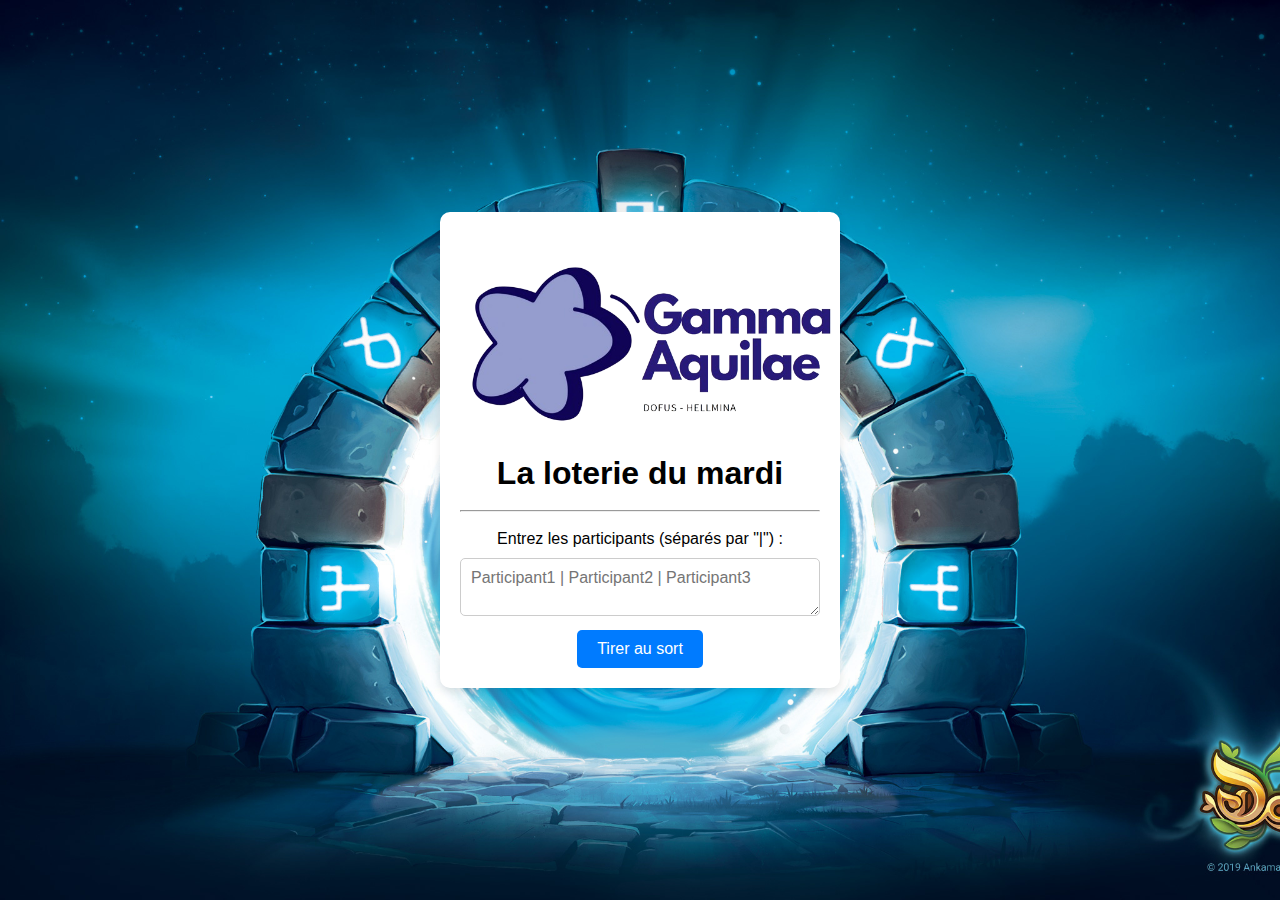
==== index.html @ f97fb745 "Premier commit" ====
<!DOCTYPE html>
<html lang="fr">

<head>
    <meta charset="UTF-8">
    <meta name="viewport" content="width=device-width, initial-scale=1.0">
    <title>La grande loterie de Gamma Aquilae</title>
    <link rel="stylesheet" href="style.css">
</head>

<body>
    <div class="container">
        <img src="gamma.png" sr />
        <h1>La loterie du mardi</h1>
        <br />
        <hr />
        <br />
        <div class="input-section">
            <label for="participants">Entrez les participants (séparés par "|") :</label>
            <textarea id="participants" placeholder="Participant1 | Participant2 | Participant3"></textarea>
            <button id="draw-btn">Tirer au sort</button>
        </div>
        <div class="result-section" id="result" style="display: none;">
            <h2>Gagnant :</h2>
            <div id="winner" class="winner"></div>
        </div>
    </div>

    <script src="app.js"></script>
</body>

</html>
---- style.css ----
* {
    box-sizing: border-box;
    margin: 0;
    padding: 0;
    font-family: Arial, sans-serif;
}

body {
    display: flex;
    justify-content: center;
    align-items: center;
    height: 100vh;
    background: url("bg.jpg") no-repeat center center fixed;
    -webkit-background-size: cover;
    -moz-background-size: cover;
    -o-background-size: cover;
    background-size: cover;
}

.container {
    text-align: center;
    padding: 20px;
    background-color: white;
    box-shadow: 0 4px 8px rgba(0, 0, 0, 0.1);
    border-radius: 10px;
    width: 400px;
}

.container,
img {
    width: 400px;
}

input,
textarea {
    width: 100%;
    padding: 10px;
    margin: 10px 0;
    border: 1px solid #ccc;
    border-radius: 5px;
    font-size: 16px;
}

button {
    padding: 10px 20px;
    background-color: #007BFF;
    color: white;
    border: none;
    border-radius: 5px;
    cursor: pointer;
    font-size: 16px;
    transition: background-color 0.3s ease;
}

button:hover {
    background-color: #0056b3;
}

.winner {
    font-size: 24px;
    font-weight: bold;
    color: #28a745;
    margin-top: 20px;
    min-height: 40px;
}

.result-section {
    margin-top: 20px;
}
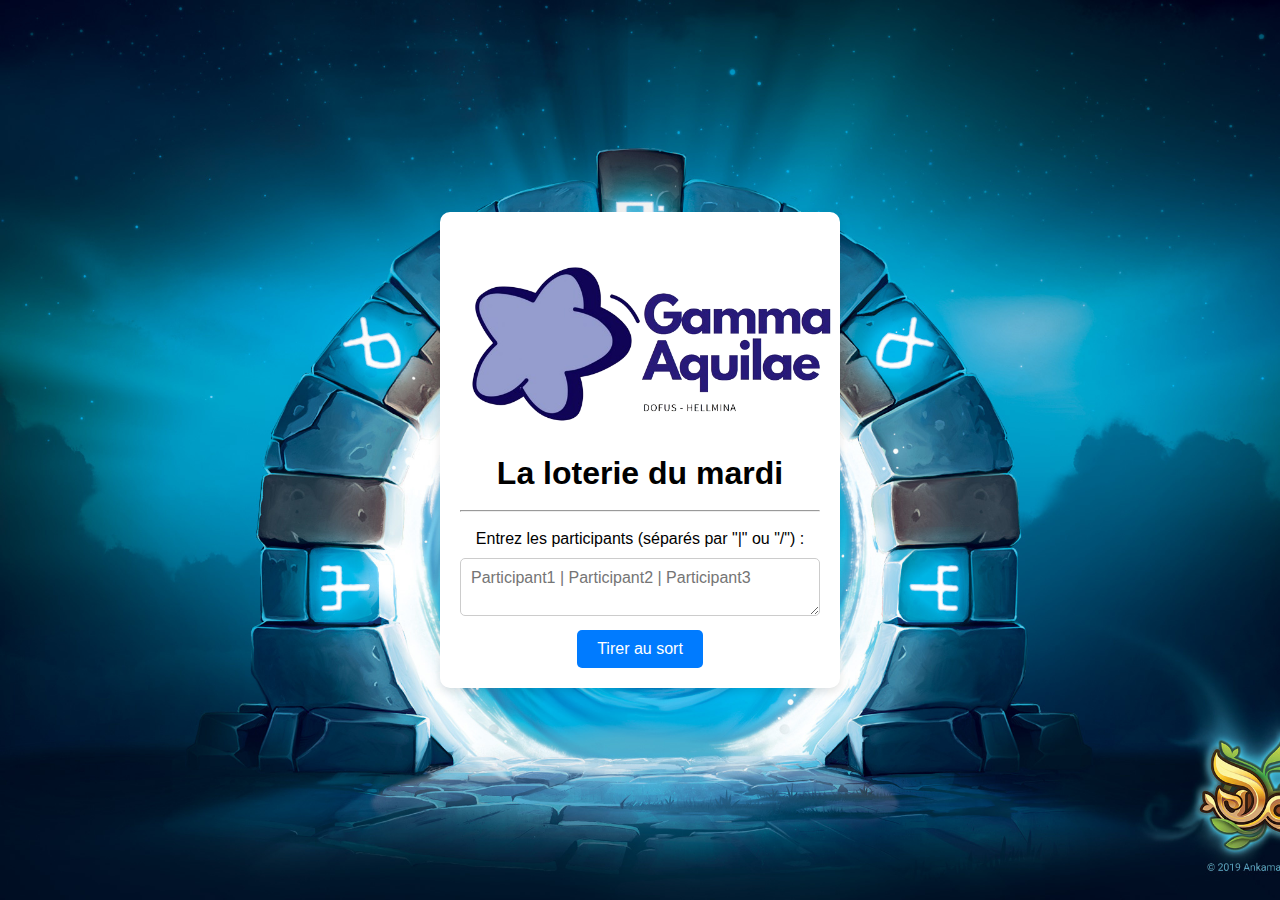
==== commit d2ce2d3a: "Prise en compte du séparateur "/"" ====
--- a/index.html
+++ b/index.html
@@ -16,7 +16,7 @@
         <hr />
         <br />
         <div class="input-section">
-            <label for="participants">Entrez les participants (séparés par "|") :</label>
+            <label for="participants">Entrez les participants (séparés par "|" ou "/") :</label>
             <textarea id="participants" placeholder="Participant1 | Participant2 | Participant3"></textarea>
             <button id="draw-btn">Tirer au sort</button>
         </div>
@@ -29,4 +29,4 @@
     <script src="app.js"></script>
 </body>
 
-</html>+</html>
